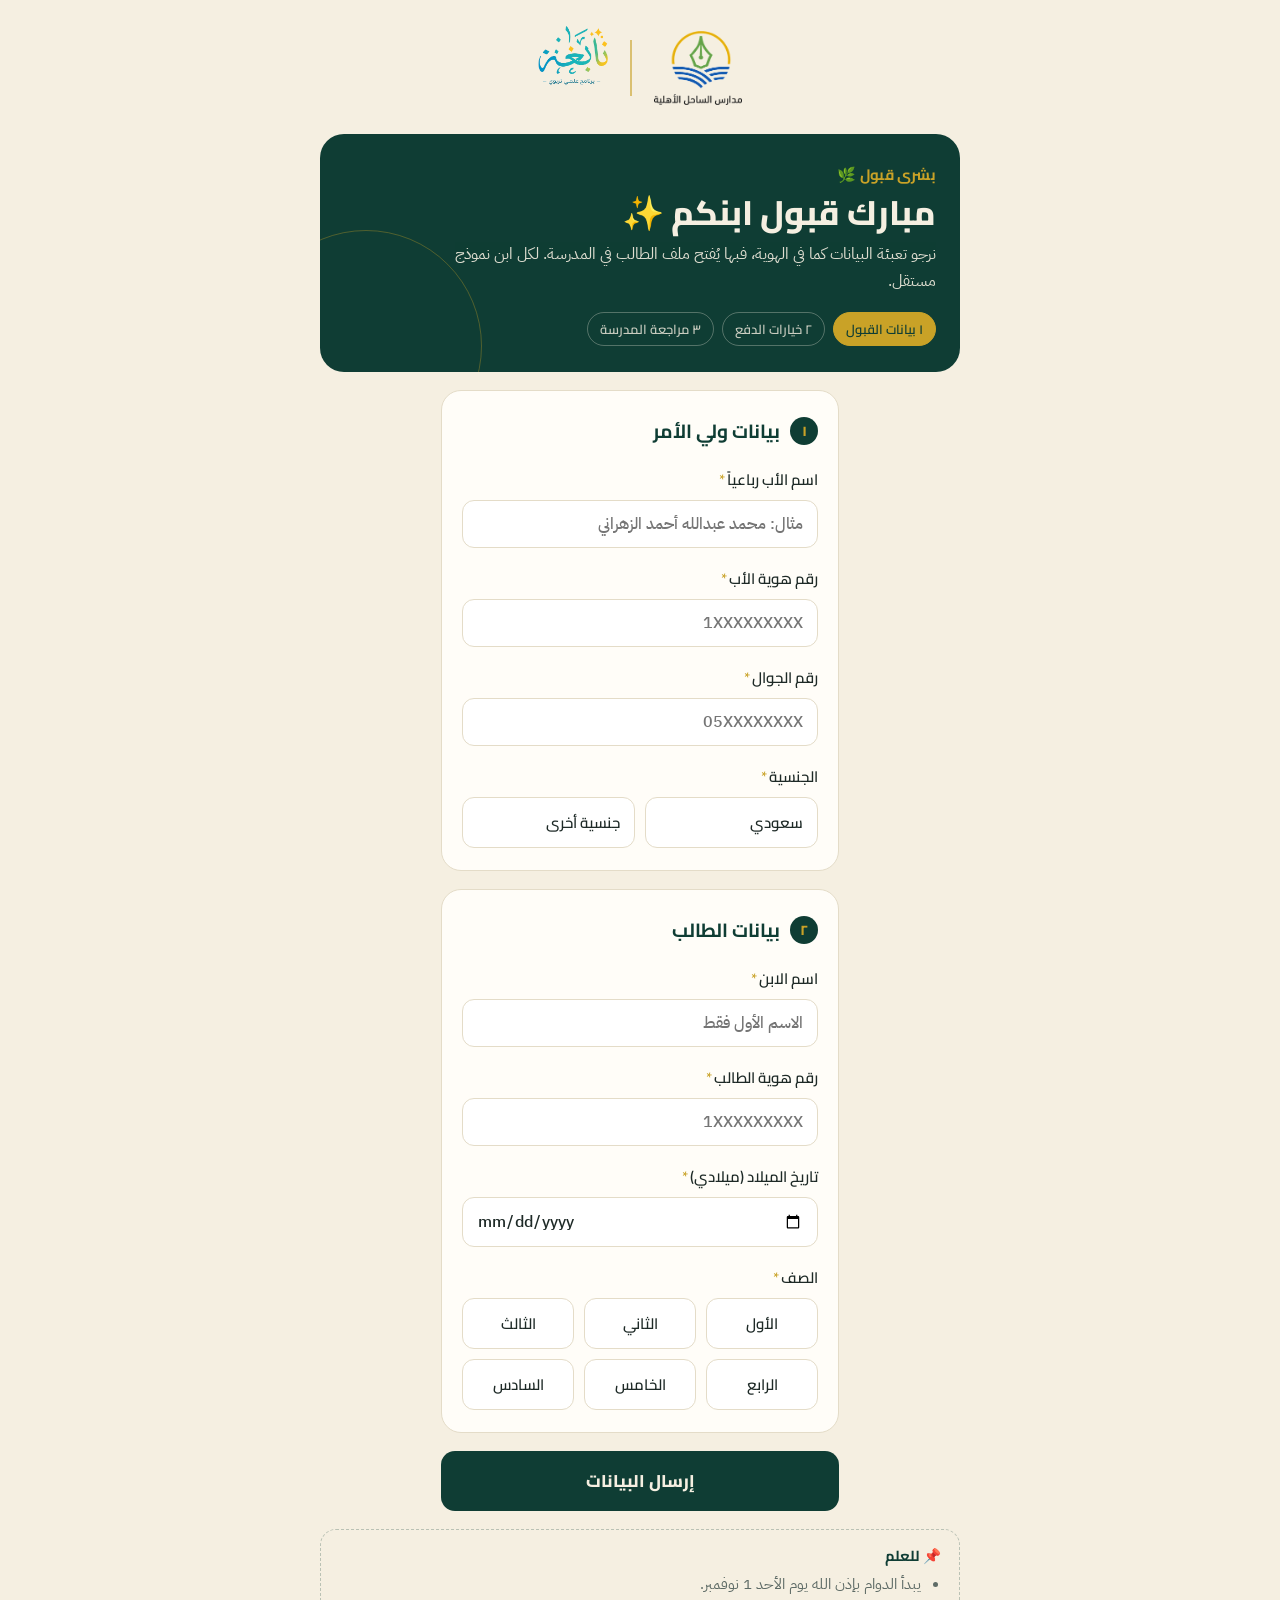
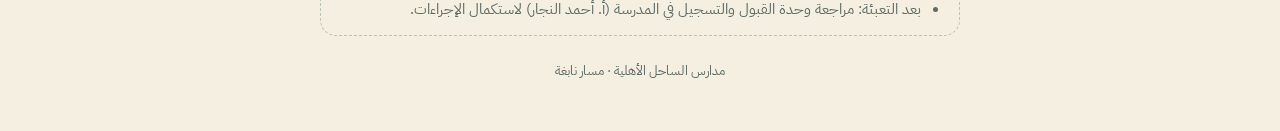
==== index.html @ 138b0a80 "صفحتا القبول وخيارات الدفع | مسار نابغة Co-Authored-By: Claude Opus 5.5 <noreply@anthropic.com>" ====
<!doctype html>
<html lang="ar" dir="rtl">
<head>
<meta charset="utf-8">
<meta name="viewport" content="width=device-width,initial-scale=1,viewport-fit=cover">
<meta name="robots" content="noindex,nofollow">
<title>بيانات القبول | مسار نابغة</title>
<meta name="description" content="تعبئة بيانات قبول الطالب في مدارس الساحل الأهلية، مسار نابغة.">
<meta property="og:title" content="بيانات القبول | مسار نابغة">
<meta property="og:description" content="مبارك القبول. عبّئوا بيانات الطالب ليبدأ الدوام الأحد 1 نوفمبر بإذن الله.">
<meta property="og:image" content="https://nabigha-sa.github.io/qabool-3fa8dc/img/og.png">
<meta name="theme-color" content="#0F3D34">
<link rel="icon" href="img/nabigha.png">
<link rel="preconnect" href="https://fonts.googleapis.com">
<link rel="preconnect" href="https://fonts.gstatic.com" crossorigin>
<link href="https://fonts.googleapis.com/css2?family=Cairo:wght@600;700;800&family=IBM+Plex+Sans+Arabic:wght@400;500;600&display=swap" rel="stylesheet">
<link rel="stylesheet" href="common.css">
</head>
<body>
<main class="wrap">
  <div class="brand"><img class="sh" src="img/sahel.png" alt="مدارس الساحل الأهلية"><span class="sep"></span><img class="nb" src="img/nabigha.png" alt="نابغة"></div>

  <section class="hero">
    <div class="eyebrow">بشرى قبول 🌿</div>
    <h1>مبارك قبول ابنكم ✨</h1>
    <p>نرجو تعبئة البيانات كما في الهوية، فبها يُفتح ملف الطالب في المدرسة. لكل ابن نموذج مستقل.</p>
    <div class="steps-mini"><span class="on">١ بيانات القبول</span><span>٢ خيارات الدفع</span><span>٣ مراجعة المدرسة</span></div>
  </section>

  <form id="f" class="wrap" novalidate>
    <section class="card">
      <h2><span class="n">١</span>بيانات ولي الأمر</h2>
      <div class="field">
        <label for="father_name">اسم الأب رباعياً<span class="req">*</span></label>
        <input id="father_name" type="text" autocomplete="name" placeholder="مثال: محمد عبدالله أحمد الزهراني">
        <span class="err">اكتبوا الاسم رباعياً كما في الهوية.</span>
      </div>
      <div class="field">
        <label for="father_id">رقم هوية الأب<span class="req">*</span></label>
        <input id="father_id" type="tel" inputmode="numeric" maxlength="10" dir="ltr" placeholder="1XXXXXXXXX">
        <span class="err">رقم الهوية 10 أرقام، يبدأ بـ1 أو 2.</span>
      </div>
      <div class="field">
        <label for="mobile">رقم الجوال<span class="req">*</span></label>
        <input id="mobile" type="tel" inputmode="tel" autocomplete="tel" dir="ltr" placeholder="05XXXXXXXX">
        <span class="err">اكتبوا رقم جوال سعودياً صحيحاً، مثل 05XXXXXXXX.</span>
      </div>
      <div class="field">
        <span class="lbl">الجنسية<span class="req">*</span></span>
        <div class="choices" role="radiogroup" aria-label="الجنسية">
          <label class="opt"><input type="radio" name="nat" value="سعودي"><span>سعودي</span></label>
          <label class="opt"><input type="radio" name="nat" value="other"><span>جنسية أخرى</span></label>
        </div>
        <input id="nat_other" type="text" placeholder="اكتبوا الجنسية" hidden>
        <span class="err">اختاروا الجنسية.</span>
      </div>
    </section>

    <section class="card">
      <h2><span class="n">٢</span>بيانات الطالب</h2>
      <div class="field">
        <label for="son_name">اسم الابن<span class="req">*</span></label>
        <input id="son_name" type="text" placeholder="الاسم الأول فقط">
        <span class="err">اكتبوا اسم الابن.</span>
      </div>
      <div class="field">
        <label for="student_id">رقم هوية الطالب<span class="req">*</span></label>
        <input id="student_id" type="tel" inputmode="numeric" maxlength="10" dir="ltr" placeholder="1XXXXXXXXX">
        <span class="err">رقم الهوية 10 أرقام، يبدأ بـ1 أو 2.</span>
      </div>
      <div class="field">
        <label for="dob">تاريخ الميلاد (ميلادي)<span class="req">*</span></label>
        <input id="dob" type="date" min="2012-01-01" max="2021-12-31">
        <span class="err">اختاروا تاريخ الميلاد.</span>
      </div>
      <div class="field">
        <span class="lbl">الصف<span class="req">*</span></span>
        <div class="choices grades" role="radiogroup" aria-label="الصف">
          <label class="opt"><input type="radio" name="grade" value="الأول الابتدائي"><span>الأول</span></label>
          <label class="opt"><input type="radio" name="grade" value="الثاني الابتدائي"><span>الثاني</span></label>
          <label class="opt"><input type="radio" name="grade" value="الثالث الابتدائي"><span>الثالث</span></label>
          <label class="opt"><input type="radio" name="grade" value="الرابع الابتدائي"><span>الرابع</span></label>
          <label class="opt"><input type="radio" name="grade" value="الخامس الابتدائي"><span>الخامس</span></label>
          <label class="opt"><input type="radio" name="grade" value="السادس الابتدائي"><span>السادس</span></label>
        </div>
        <span class="err">اختاروا الصف.</span>
      </div>
    </section>

    <div class="form-err" id="ferr" role="alert"></div>
    <button class="btn" id="go" type="submit">إرسال البيانات</button>
  </form>

  <section class="card done" id="done" hidden>
    <div class="tick" aria-hidden="true">✓</div>
    <h2>وصلت بياناتكم، جزاكم الله خيراً 🤍</h2>
    <p>الخطوة التالية: اختيار طريقة الدفع وخطة السداد.</p>
    <a class="btn gold" href="dafa.html">التالي: خيارات الدفع</a>
    <button class="btn" type="button" id="again" style="background:transparent;color:var(--green);border:1.5px solid var(--green)">تسجيل ابن آخر</button>
  </section>

  <div class="note"><b>📌 للعلم</b>
    <ul><li>يبدأ الدوام بإذن الله يوم الأحد 1 نوفمبر.</li>
    <li>بعد التعبئة: مراجعة وحدة القبول والتسجيل في المدرسة (أ. أحمد النجار) لاستكمال الإجراءات.</li></ul>
  </div>
  <footer>مدارس الساحل الأهلية · مسار نابغة</footer>
</main>

<script src="common.js"></script>
<script>
const f = document.getElementById('f'), $ = id => document.getElementById(id);
const natOther = $('nat_other');
f.addEventListener('change', e => {
  if (e.target.name === 'nat') natOther.hidden = e.target.value !== 'other';
  if (e.target.type === 'radio') mark(e.target, true);
});
f.addEventListener('input', e => { const fl = e.target.closest('.field'); if (fl && fl.classList.contains('bad')) fl.classList.remove('bad'); });

function collect() {
  const v = id => $(id).value.trim();
  const words = s => s.split(/\s+/).filter(Boolean).length;
  const natSel = radioVal(f, 'nat');
  const d = {
    father_name: v('father_name').replace(/\s+/g, ' '),
    father_id: toLatin(v('father_id')),
    mobile: normMobile(v('mobile')),
    nationality: natSel === 'other' ? v('nat_other') : natSel,
    son_name: v('son_name'),
    student_id: toLatin(v('student_id')),
    dob: v('dob'),
    grade: radioVal(f, 'grade')
  };
  const ok = [
    mark($('father_name'), words(d.father_name) >= 3),
    mark($('father_id'), RX.id.test(d.father_id)),
    mark($('mobile'), RX.mobile.test(d.mobile)),
    mark(natOther, !!d.nationality),
    mark($('son_name'), d.son_name.length >= 2),
    mark($('student_id'), RX.id.test(d.student_id) && d.student_id !== d.father_id),
    mark($('dob'), !!d.dob),
    mark(f.querySelector('[name=grade]'), !!d.grade)
  ].every(Boolean);
  return ok ? d : null;
}

f.addEventListener('submit', async e => {
  e.preventDefault();
  const ferr = $('ferr'); ferr.classList.remove('show');
  const d = collect();
  if (!d) { const b = f.querySelector('.field.bad'); b && b.scrollIntoView({ behavior: 'smooth', block: 'center' }); return; }
  const go = $('go'); go.disabled = true; go.textContent = 'جارٍ الإرسال…';
  try {
    await send('app', d);
    store('nabigha_student', { name: d.son_name + ' ' + d.father_name, mobile: d.mobile });
    f.hidden = true; $('done').hidden = false; $('done').scrollIntoView({ behavior: 'smooth', block: 'center' });
  } catch (err) {
    ferr.textContent = 'تعذّر الإرسال. تأكدوا من اتصال الإنترنت ثم اضغطوا «إرسال البيانات» مرة أخرى.';
    ferr.classList.add('show');
  } finally { go.disabled = false; go.textContent = 'إرسال البيانات'; }
});

$('again').addEventListener('click', () => {
  ['son_name', 'student_id', 'dob'].forEach(id => $(id).value = '');
  f.querySelectorAll('[name=grade]').forEach(r => r.checked = false);
  $('done').hidden = true; f.hidden = false; $('son_name').focus();
});
</script>
</body>
</html>
---- common.css ----
/* هوية نابغة: أخضر عميق وذهبي على رملي، وشعارا الساحل ونابغة في الترويسة */
:root{
  --green:#0F3D34; --green-2:#17574A; --gold:#C9A227; --gold-soft:#F3E6B8;
  --sand:#F5EFE1; --paper:#FFFDF8; --ink:#1E2A27; --muted:#5E6B66; --line:#E4DCC8;
  --error:#B3261E; --ok:#1F7A4D;
  --display:'Cairo','Geeza Pro',system-ui,sans-serif;
  --body:'IBM Plex Sans Arabic','Cairo',system-ui,sans-serif;
  color-scheme:light;
}
*{box-sizing:border-box}
[hidden]{display:none!important}
html{-webkit-text-size-adjust:100%}
body{margin:0;background:var(--sand);color:var(--ink);font:400 16px/1.7 var(--body);
  padding-left:max(16px,env(safe-area-inset-left,0px));padding-right:max(16px,env(safe-area-inset-right,0px));padding-block:20px 48px}
.wrap{max-width:640px;margin:0 auto;display:flex;flex-direction:column;gap:18px}

.brand{display:flex;align-items:center;justify-content:center;gap:22px;padding:6px 0}
.brand img{display:block;object-fit:contain}
.brand .sh{height:74px}.brand .nb{height:84px}
.brand .sep{width:1.5px;height:56px;background:var(--gold);opacity:.6}

.hero{background:var(--green);color:var(--sand);border-radius:24px;padding:26px 24px;position:relative;overflow:hidden}
.hero::after{content:"";position:absolute;left:-70px;bottom:-90px;width:230px;height:230px;border-radius:50%;border:1.5px solid rgba(201,162,39,.35);pointer-events:none}
.eyebrow{color:var(--gold);font:700 15px var(--display);letter-spacing:.3px}
.hero h1{margin:2px 0 6px;font:800 clamp(26px,6.4vw,34px)/1.3 var(--display);text-wrap:balance}
.hero p{margin:0;opacity:.9;max-width:52ch}
.steps-mini{display:flex;gap:8px;margin-top:16px;flex-wrap:wrap}
.steps-mini span{font:600 13px var(--display);padding:4px 12px;border-radius:999px;border:1px solid rgba(245,239,225,.3);color:rgba(245,239,225,.8)}
.steps-mini span.on{background:var(--gold);border-color:var(--gold);color:var(--green)}

.card{background:var(--paper);border:1px solid var(--line);border-radius:20px;padding:22px 20px;display:flex;flex-direction:column;gap:16px}
.card h2{margin:0;font:700 19px var(--display);color:var(--green);display:flex;align-items:center;gap:10px}
.card h2 .n{flex:none;width:28px;height:28px;border-radius:50%;background:var(--green);color:var(--gold);font:800 14px var(--display);display:grid;place-items:center}
.hint{margin:-8px 0 0;color:var(--muted);font-size:14px}

.field{display:flex;flex-direction:column;gap:6px}
.field label,.field .lbl{font:600 15px var(--display);color:var(--ink)}
.field small{color:var(--muted);font-size:13px}
.req{color:var(--gold);margin-inline-start:2px}
input[type=text],input[type=tel],input[type=date],input[type=number],select,textarea{
  font:500 16px var(--body);color:var(--ink);background:#fff;border:1.5px solid var(--line);border-radius:12px;padding:11px 14px;width:100%;min-height:48px}
input:focus,select:focus,textarea:focus{outline:none;border-color:var(--green-2);box-shadow:0 0 0 3px rgba(23,87,74,.15)}
input[dir=ltr]{text-align:right}
.field.bad input,.field.bad select,.field.bad .choices{border-color:var(--error)}
.err{color:var(--error);font-size:13px;display:none}
.field.bad .err{display:block}

.choices{display:grid;gap:10px;grid-template-columns:repeat(auto-fit,minmax(150px,1fr));border-radius:14px}
.choices.grades{grid-template-columns:repeat(3,1fr)}
.opt{position:relative}
.opt input{position:absolute;opacity:0;inset:0;margin:0;cursor:pointer}
.opt span{display:flex;flex-direction:column;gap:2px;min-height:48px;justify-content:center;padding:10px 14px;border:1.5px solid var(--line);border-radius:12px;background:#fff;font:600 15px var(--display);color:var(--ink);transition:border-color .15s,background .15s}
.opt span em{font:400 13px var(--body);color:var(--muted);font-style:normal}
.opt span b{font:800 20px var(--display);color:var(--green);font-variant-numeric:tabular-nums}
.opt input:checked+span{border-color:var(--green);background:#EEF4F1;box-shadow:inset 0 0 0 1px var(--green)}
.opt input:focus-visible+span{box-shadow:0 0 0 3px rgba(201,162,39,.5)}
.grades .opt span{align-items:center;text-align:center}

.check{display:flex;gap:10px;align-items:flex-start;font-weight:500}
.check input{width:22px;height:22px;accent-color:var(--green);margin-top:3px;flex:none}

.btn{appearance:none;border:0;cursor:pointer;font:800 17px var(--display);padding:14px 22px;border-radius:14px;min-height:54px;width:100%;
  background:var(--green);color:var(--sand);display:inline-flex;align-items:center;justify-content:center;gap:10px;text-decoration:none}
.btn:hover{background:var(--green-2)}
.btn:focus-visible{outline:3px solid var(--gold);outline-offset:2px}
.btn[disabled]{opacity:.6;cursor:wait}
.btn.gold{background:var(--gold);color:var(--green)}
.form-err{display:none;background:#FBEAE8;color:var(--error);border-radius:12px;padding:10px 14px;font-size:14px}
.form-err.show{display:block}

.note{border:1.5px dashed rgba(15,61,52,.25);border-radius:16px;padding:14px 18px;font-size:14.5px;color:var(--muted)}
.note b{color:var(--green);font-family:var(--display)}
.note ul{margin:4px 0 0;padding:0 20px 0 0}

.done{text-align:center;align-items:center}
.done .tick{width:72px;height:72px;border-radius:50%;background:var(--green);color:var(--gold);display:grid;place-items:center;font-size:36px}
.done h2{justify-content:center;font-size:23px}
.done p{margin:0;color:var(--muted);max-width:44ch}

footer{text-align:center;color:var(--muted);font-size:13px;padding-top:6px}
@media (prefers-reduced-motion:reduce){*{transition:none!important}}
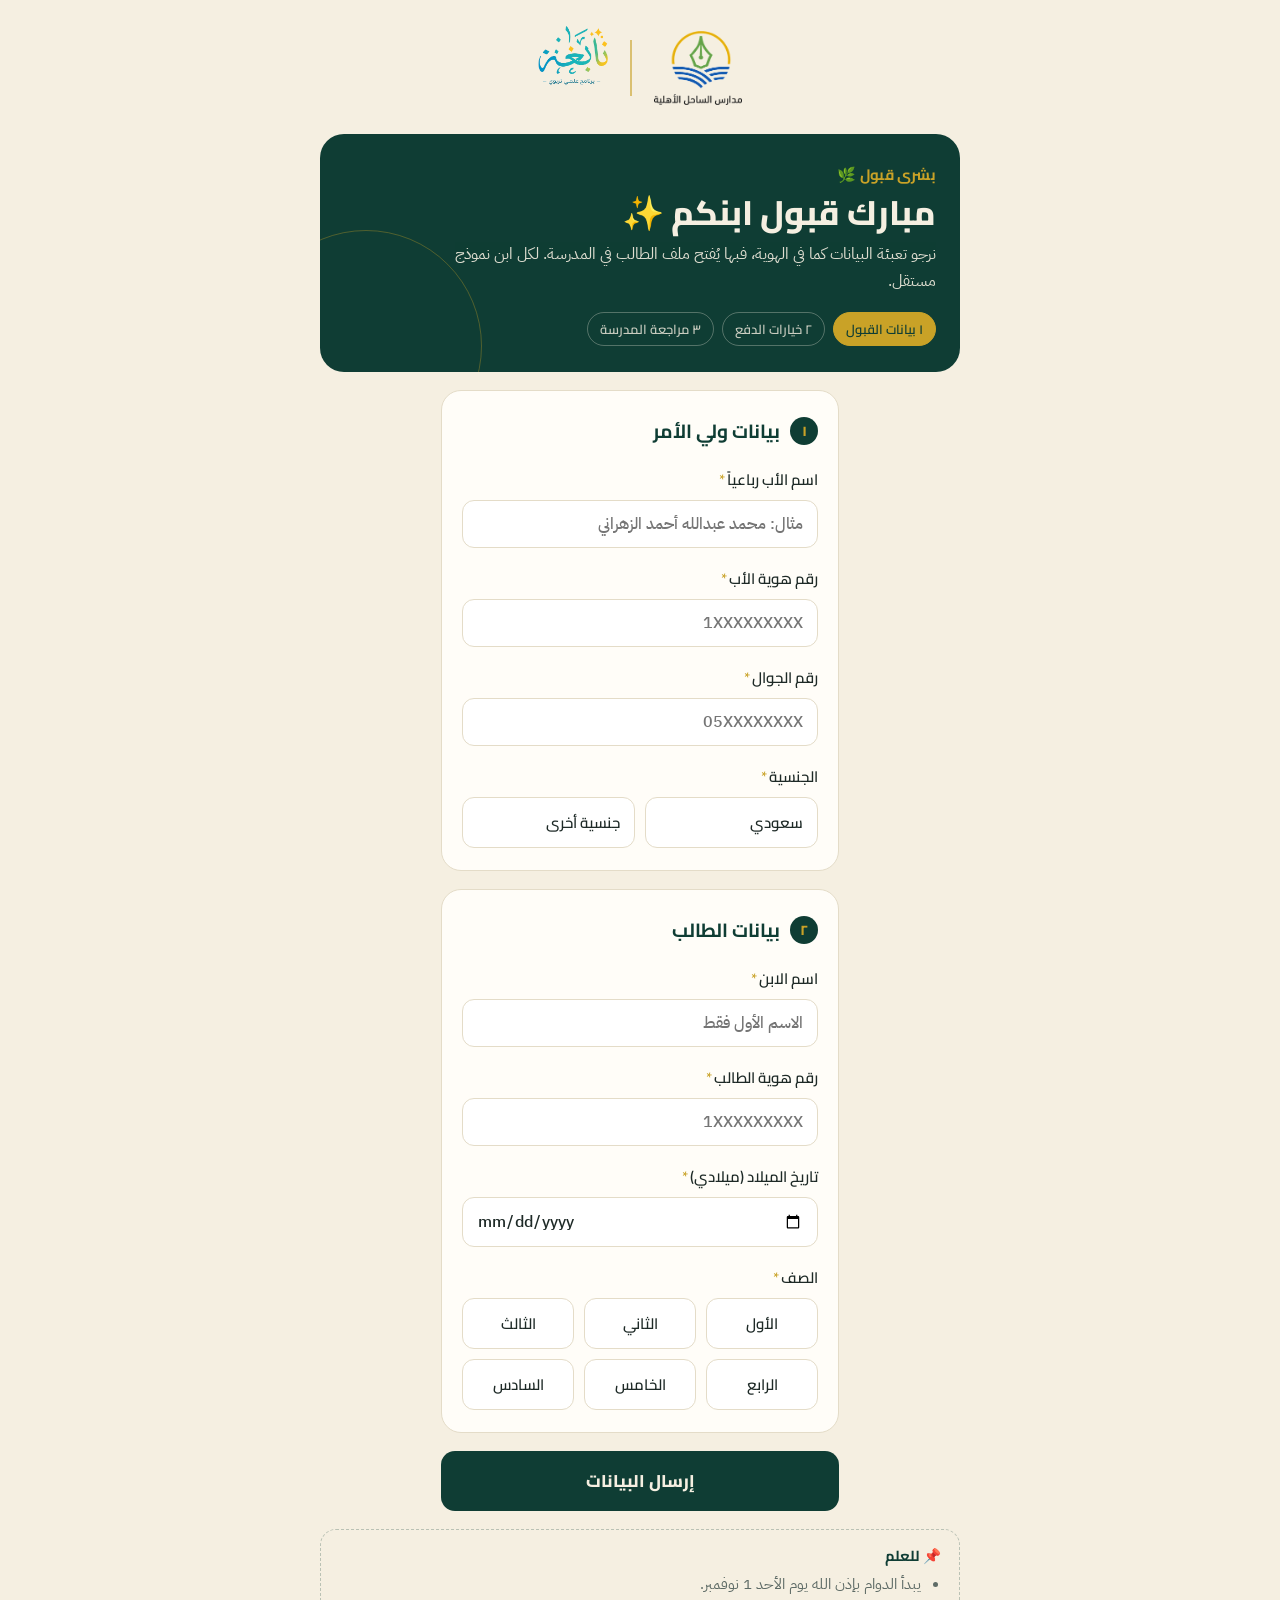
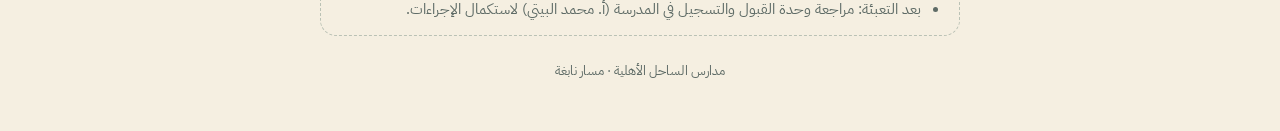
==== commit a51f8b12: "تحديث اسم مسؤول وحدة القبول: أ. محمد البيتي Co-Authored-By: Claude Opus 5.5 <noreply@anthropic.com>" ====
--- a/index.html
+++ b/index.html
@@ -101,7 +101,7 @@
 
   <div class="note"><b>📌 للعلم</b>
     <ul><li>يبدأ الدوام بإذن الله يوم الأحد 1 نوفمبر.</li>
-    <li>بعد التعبئة: مراجعة وحدة القبول والتسجيل في المدرسة (أ. أحمد النجار) لاستكمال الإجراءات.</li></ul>
+    <li>بعد التعبئة: مراجعة وحدة القبول والتسجيل في المدرسة (أ. محمد البيتي) لاستكمال الإجراءات.</li></ul>
   </div>
   <footer>مدارس الساحل الأهلية · مسار نابغة</footer>
 </main>
